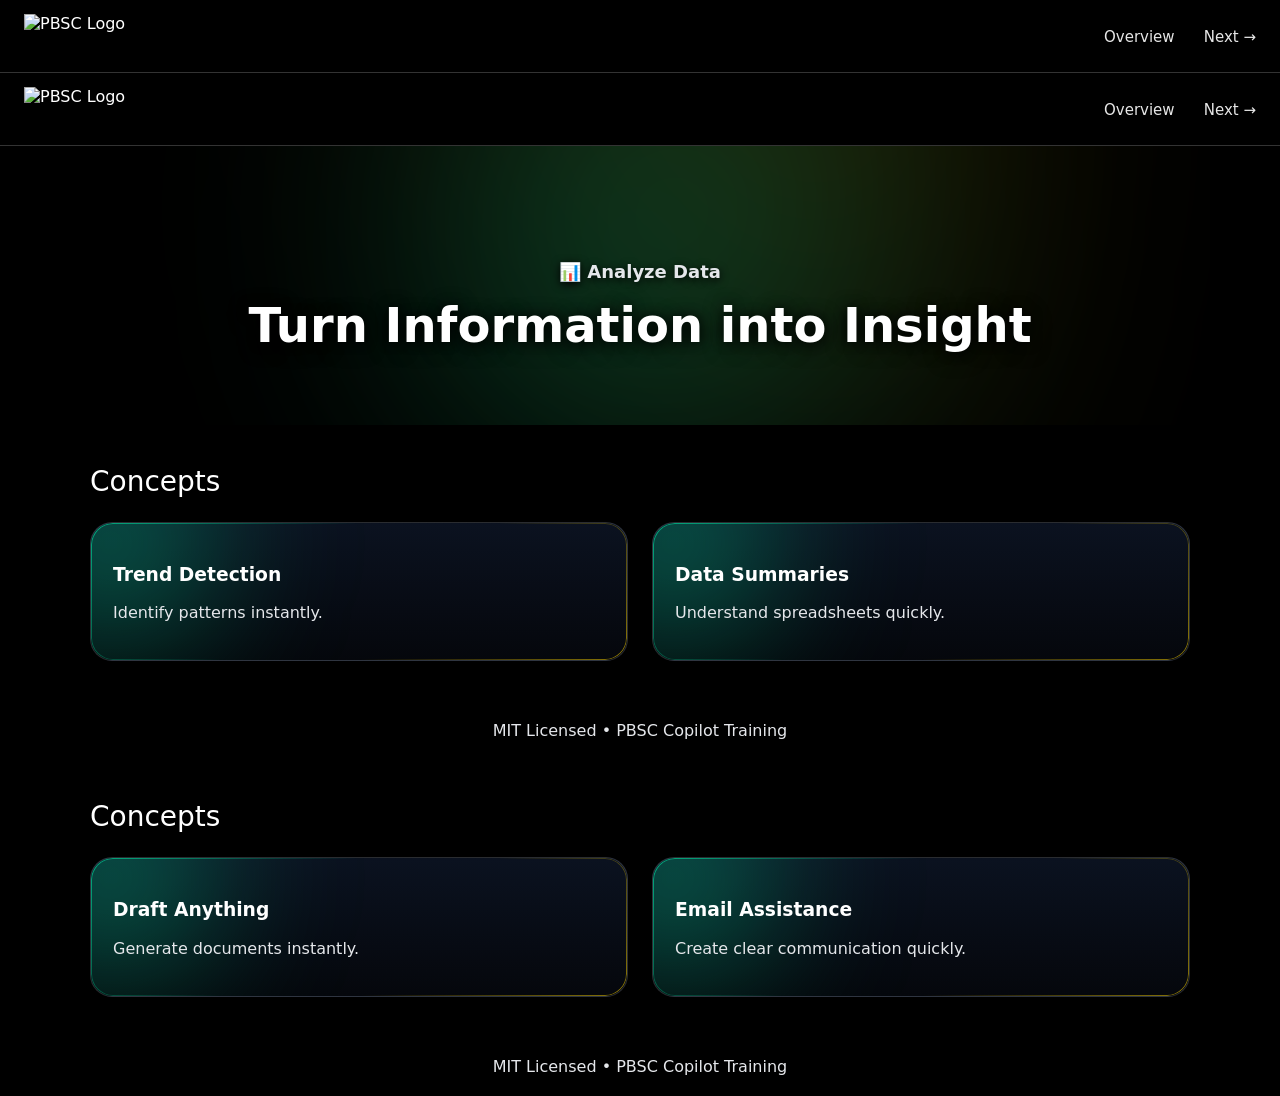
==== analyze_data.html @ 01f214c6 "Create analyze_data.html" ====
<!DOCTYPE html>
<html lang="en">
<head>
  <meta charset="UTF-8">
  <meta name="viewport" content="width=device-width, initial-scale=1.0">

  <title>Work Faster | AI Superpowers</title>
  <meta name="description" content="Use Copilot to draft documents, emails, and reports faster.">

  <link rel="stylesheet" href="style.css">
</head>

<body>

<nav>
  <img src="https://www.palmbeachstate.edu/_resources/images/logo.jpg" alt="PBSC Logo">

  <div class="nav-links">
    <a href="index.html">Overview</a>
    <a href="analyze_data.html">Next →</a>
  </div>
</nav>

<!DOCTYPE html>
<html lang="en">
<head>
  <meta charset="UTF-8">
  <meta name="viewport" content="width=device-width, initial-scale=1.0">

  <title>Work Faster | AI Superpowers</title>
  <meta name="description" content="Use Copilot to draft documents, emails, and reports faster.">

  <link rel="stylesheet" href="style.css">
</head>

<body>

<nav>
  <img src="https://www.palmbeachstate.edu/_resources/images/logo.jpg" alt="PBSC Logo">

  <div class="nav-links">
    <a href="index.html">Overview</a>
    <a href="analyze_data.html">Next →</a>
  </div>
</nav>

<section class="hero">
  <h2>📊 Analyze Data</h2>
  <h1>Turn Information into Insight</h1>
</section>

<section>
  <div class="section-title">Concepts</div>

  <div class="grid">
    <div class="card">
      <h3>Trend Detection</h3>
      <p>Identify patterns instantly.</p>
    </div>

    <div class="card">
      <h3>Data Summaries</h3>
      <p>Understand spreadsheets quickly.</p>
    </div>
  </div>
</section>

<footer>
  MIT Licensed • PBSC Copilot Training
</footer>

<script src="main.js"></script>
</body>
</html>

<section>
  <div class="section-title">Concepts</div>

  <div class="grid">

    <div class="card">
      <h3>Draft Anything</h3>
      <p>Generate documents instantly.</p>
    </div>

    <div class="card">
      <h3>Email Assistance</h3>
      <p>Create clear communication quickly.</p>
    </div>

  </div>
</section>

<footer>
  MIT Licensed • PBSC Copilot Training
</footer>

<script src="main.js"></script>
</body>
</html>
---- style.css ----
:root {
  --green: #00f0b5;
  --gold: #ffd700;

  --bg: #000;
  --card: #0b1220;

  --text: #ffffff;
  --text-secondary: #e5e7eb;
}

/* ✅ FORCE LIGHT TEXT EVERYWHERE */
body, h1, h2, h3, h4, h5, h6, p, span, div, a, li, button {
  color: var(--text);
}

body {
  margin: 0;
  font-family: system-ui, -apple-system, sans-serif;
  background: var(--bg);
}

/* NAV */
nav {
  position: sticky;
  top: 0;
  z-index: 100;

  display: flex;
  justify-content: space-between;
  align-items: center;

  padding: 14px 24px;

  background: rgba(0,0,0,0.95);
  border-bottom: 1px solid rgba(255,255,255,0.2);
}

nav img {
  height: 44px;
}

.nav-links a {
  margin-left: 24px;
  text-decoration: none;
  font-size: 15px;
  font-weight: 500;
  opacity: 0.9;
}

.nav-links a:hover {
  opacity: 1;
  text-shadow: 0 0 10px rgba(0,255,180,0.8);
}

/* HERO */
.hero {
  text-align: center;
  padding: 100px 20px 60px;
  position: relative;
  overflow: hidden;
}

/* 🔥 controlled glow */
.hero::before {
  content: "";
  position: absolute;
  width: 800px;
  height: 800px;
  top: -300px;
  left: 50%;
  transform: translateX(-50%);

  background:
    radial-gradient(circle, rgba(0,255,180,0.35), transparent 60%),
    radial-gradient(circle at 70% 30%, rgba(255,215,0,0.2), transparent 65%);

  filter: blur(120px);
  opacity: 0.7;

  z-index: 0;
}

.hero h2 {
  font-size: 18px;
  color: var(--text-secondary);

  position: relative;
  z-index: 2;

  text-shadow: 0 2px 8px rgba(0,0,0,1);
}

.hero h1 {
  font-size: 48px;
  margin: 12px 0;

  position: relative;
  z-index: 2;

  text-shadow:
    0 4px 20px rgba(0,0,0,1),
    0 0 12px rgba(0,0,0,0.6);
}

/* SECTION */
section {
  max-width: 1100px;
  margin: auto;
  padding: 40px 20px;
}

.section-title {
  font-size: 28px;
  margin-bottom: 24px;
}

/* GRID */
.grid {
  display: grid;
  grid-template-columns: repeat(auto-fit, minmax(240px, 1fr));
  gap: 24px;
}

/* CARD */
.card {
  background: linear-gradient(180deg, #0b1220, #05070c);
  border-radius: 22px;
  padding: 22px;
  position: relative;
  overflow: hidden;

  border: 1px solid rgba(255,255,255,0.15);

  transition: all 0.3s ease;
}

/* ✅ stronger glow */
.card::before {
  content: "";
  position: absolute;
  width: 280px;
  height: 280px;
  top: -120px;
  left: -120px;

  background: radial-gradient(
    circle,
    rgba(0,255,180,0.6),
    rgba(0,255,180,0.25),
    transparent 70%
  );

  filter: blur(70px);
  z-index: 0;
}

/* ✅ gold + green edge */
.card::after {
  content: "";
  position: absolute;
  inset: 0;
  border-radius: 22px;
  padding: 1px;

  background: linear-gradient(
    135deg,
    rgba(0,255,180,0.9),
    transparent 40%,
    transparent 60%,
    rgba(255,215,0,0.9)
  );

  -webkit-mask:
    linear-gradient(#000 0 0) content-box,
    linear-gradient(#000 0 0);
  -webkit-mask-composite: xor;
          mask-composite: exclude;

  opacity: 0.6;
}

.card h3,
.card p {
  position: relative;
  z-index: 2;
}

.card p {
  color: var(--text-secondary);
}

/* hover */
.card:hover {
  transform: translateY(-8px) scale(1.02);
  box-shadow:
    0 40px 80px rgba(0,0,0,0.9),
    0 0 40px rgba(0,255,180,0.3);
}

/* BUTTON */
.button {
  margin-top: 30px;
  padding: 14px 28px;

  border-radius: 999px;
  border: none;

  background: linear-gradient(120deg, var(--green), var(--gold));
  color: #000;

  font-weight: 600;
  cursor: pointer;
}

.button:hover {
  transform: scale(1.05);
}

/* FOOTER */
footer {
  text-align: center;
  padding: 20px;
  color: var(--text-secondary);
}
---- style.css ----
:root {
  --green: #00f0b5;
  --gold: #ffd700;

  --bg: #000;
  --card: #0b1220;

  --text: #ffffff;
  --text-secondary: #e5e7eb;
}

/* ✅ FORCE LIGHT TEXT EVERYWHERE */
body, h1, h2, h3, h4, h5, h6, p, span, div, a, li, button {
  color: var(--text);
}

body {
  margin: 0;
  font-family: system-ui, -apple-system, sans-serif;
  background: var(--bg);
}

/* NAV */
nav {
  position: sticky;
  top: 0;
  z-index: 100;

  display: flex;
  justify-content: space-between;
  align-items: center;

  padding: 14px 24px;

  background: rgba(0,0,0,0.95);
  border-bottom: 1px solid rgba(255,255,255,0.2);
}

nav img {
  height: 44px;
}

.nav-links a {
  margin-left: 24px;
  text-decoration: none;
  font-size: 15px;
  font-weight: 500;
  opacity: 0.9;
}

.nav-links a:hover {
  opacity: 1;
  text-shadow: 0 0 10px rgba(0,255,180,0.8);
}

/* HERO */
.hero {
  text-align: center;
  padding: 100px 20px 60px;
  position: relative;
  overflow: hidden;
}

/* 🔥 controlled glow */
.hero::before {
  content: "";
  position: absolute;
  width: 800px;
  height: 800px;
  top: -300px;
  left: 50%;
  transform: translateX(-50%);

  background:
    radial-gradient(circle, rgba(0,255,180,0.35), transparent 60%),
    radial-gradient(circle at 70% 30%, rgba(255,215,0,0.2), transparent 65%);

  filter: blur(120px);
  opacity: 0.7;

  z-index: 0;
}

.hero h2 {
  font-size: 18px;
  color: var(--text-secondary);

  position: relative;
  z-index: 2;

  text-shadow: 0 2px 8px rgba(0,0,0,1);
}

.hero h1 {
  font-size: 48px;
  margin: 12px 0;

  position: relative;
  z-index: 2;

  text-shadow:
    0 4px 20px rgba(0,0,0,1),
    0 0 12px rgba(0,0,0,0.6);
}

/* SECTION */
section {
  max-width: 1100px;
  margin: auto;
  padding: 40px 20px;
}

.section-title {
  font-size: 28px;
  margin-bottom: 24px;
}

/* GRID */
.grid {
  display: grid;
  grid-template-columns: repeat(auto-fit, minmax(240px, 1fr));
  gap: 24px;
}

/* CARD */
.card {
  background: linear-gradient(180deg, #0b1220, #05070c);
  border-radius: 22px;
  padding: 22px;
  position: relative;
  overflow: hidden;

  border: 1px solid rgba(255,255,255,0.15);

  transition: all 0.3s ease;
}

/* ✅ stronger glow */
.card::before {
  content: "";
  position: absolute;
  width: 280px;
  height: 280px;
  top: -120px;
  left: -120px;

  background: radial-gradient(
    circle,
    rgba(0,255,180,0.6),
    rgba(0,255,180,0.25),
    transparent 70%
  );

  filter: blur(70px);
  z-index: 0;
}

/* ✅ gold + green edge */
.card::after {
  content: "";
  position: absolute;
  inset: 0;
  border-radius: 22px;
  padding: 1px;

  background: linear-gradient(
    135deg,
    rgba(0,255,180,0.9),
    transparent 40%,
    transparent 60%,
    rgba(255,215,0,0.9)
  );

  -webkit-mask:
    linear-gradient(#000 0 0) content-box,
    linear-gradient(#000 0 0);
  -webkit-mask-composite: xor;
          mask-composite: exclude;

  opacity: 0.6;
}

.card h3,
.card p {
  position: relative;
  z-index: 2;
}

.card p {
  color: var(--text-secondary);
}

/* hover */
.card:hover {
  transform: translateY(-8px) scale(1.02);
  box-shadow:
    0 40px 80px rgba(0,0,0,0.9),
    0 0 40px rgba(0,255,180,0.3);
}

/* BUTTON */
.button {
  margin-top: 30px;
  padding: 14px 28px;

  border-radius: 999px;
  border: none;

  background: linear-gradient(120deg, var(--green), var(--gold));
  color: #000;

  font-weight: 600;
  cursor: pointer;
}

.button:hover {
  transform: scale(1.05);
}

/* FOOTER */
footer {
  text-align: center;
  padding: 20px;
  color: var(--text-secondary);
}
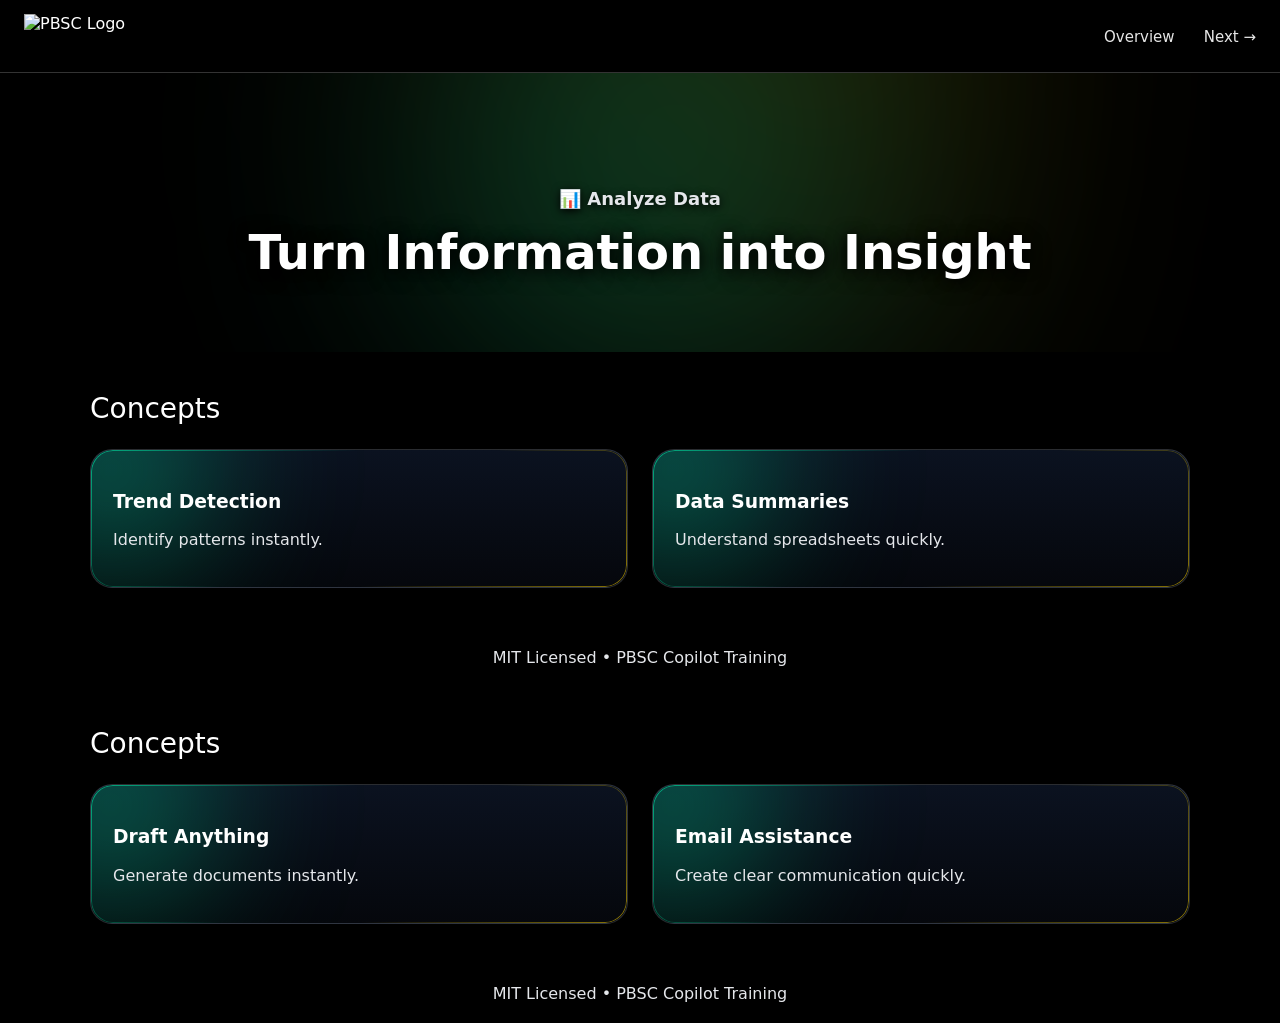
==== commit 21a65361: "Update analyze_data.html" ====
--- a/analyze_data.html
+++ b/analyze_data.html
@@ -1,26 +1,3 @@
-<!DOCTYPE html>
-<html lang="en">
-<head>
-  <meta charset="UTF-8">
-  <meta name="viewport" content="width=device-width, initial-scale=1.0">
-
-  <title>Work Faster | AI Superpowers</title>
-  <meta name="description" content="Use Copilot to draft documents, emails, and reports faster.">
-
-  <link rel="stylesheet" href="style.css">
-</head>
-
-<body>
-
-<nav>
-  <img src="https://www.palmbeachstate.edu/_resources/images/logo.jpg" alt="PBSC Logo">
-
-  <div class="nav-links">
-    <a href="index.html">Overview</a>
-    <a href="analyze_data.html">Next →</a>
-  </div>
-</nav>
-
 <!DOCTYPE html>
 <html lang="en">
 <head>
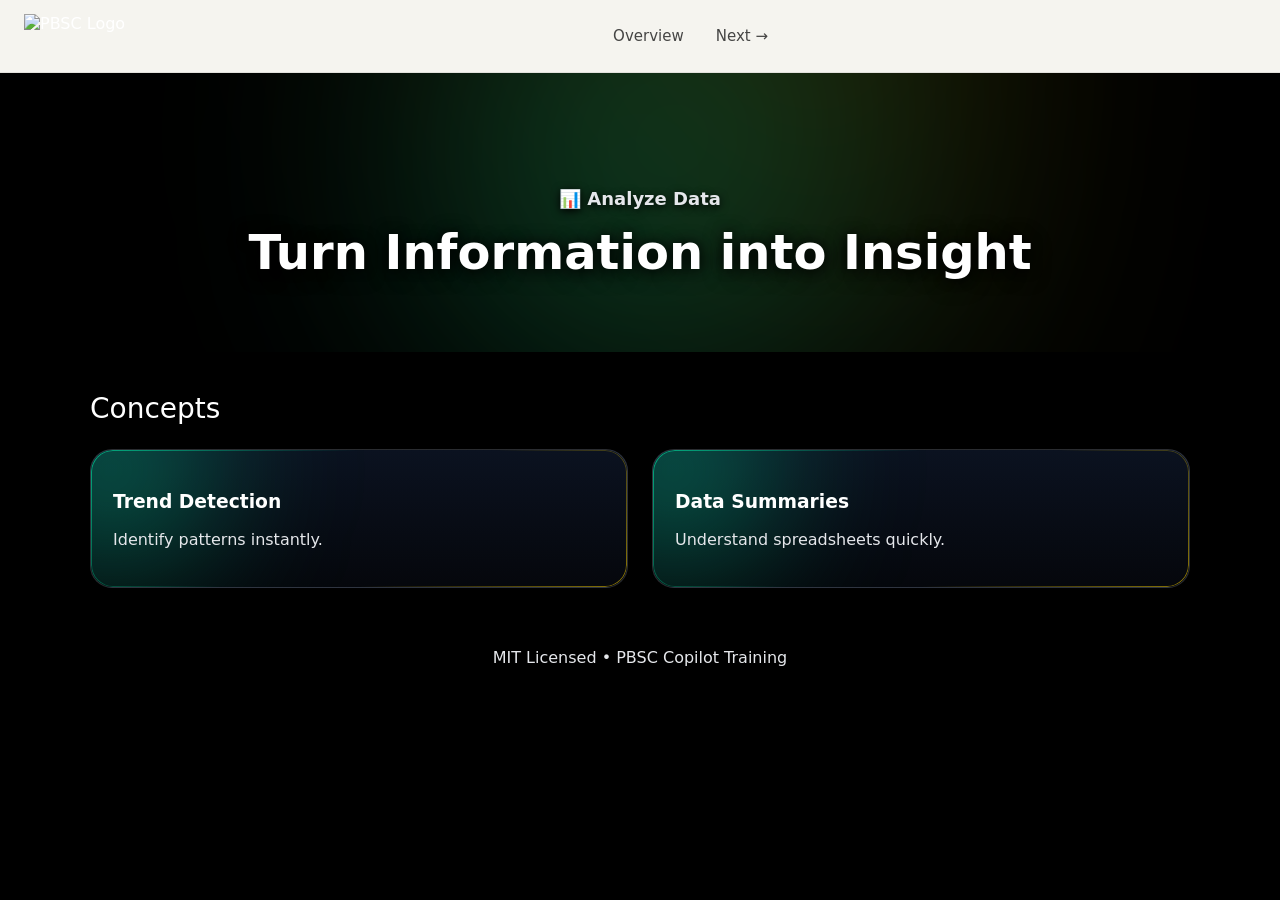
==== commit 6a305d5b: "Update analyze_data.html" ====
--- a/analyze_data.html
+++ b/analyze_data.html
@@ -49,29 +49,3 @@
 <script src="main.js"></script>
 </body>
 </html>
-
-<section>
-  <div class="section-title">Concepts</div>
-
-  <div class="grid">
-
-    <div class="card">
-      <h3>Draft Anything</h3>
-      <p>Generate documents instantly.</p>
-    </div>
-
-    <div class="card">
-      <h3>Email Assistance</h3>
-      <p>Create clear communication quickly.</p>
-    </div>
-
-  </div>
-</section>
-
-<footer>
-  MIT Licensed • PBSC Copilot Training
-</footer>
-
-<script src="main.js"></script>
-</body>
-</html>
--- a/style.css
+++ b/style.css
@@ -21,39 +21,51 @@
   background: var(--bg);
 }
 
-/* NAV */
+/* NAVBAR (LIGHT MODE STRIP) */
 nav {
   position: sticky;
   top: 0;
   z-index: 100;
 
-  display: flex;
-  justify-content: space-between;
+  display: grid;
+  grid-template-columns: auto 1fr auto;
   align-items: center;
 
   padding: 14px 24px;
 
-  background: rgba(0,0,0,0.95);
-  border-bottom: 1px solid rgba(255,255,255,0.2);
-}
-
+  /* ✅ warm off-white to match logo */
+  background: #f5f4ef;
+  border-bottom: 1px solid rgba(0,0,0,0.08);
+}
+
+/* LOGO */
 nav img {
   height: 44px;
-}
-
+  justify-self: start;
+}
+
+/* CENTERED NAV LINKS */
+.nav-links {
+  justify-self: center;
+  display: flex;
+  gap: 32px;
+}
+
+/* ✅ DARK TEXT (ONLY PLACE IN SITE) */
 .nav-links a {
-  margin-left: 24px;
+  color: #1a1a1a;
   text-decoration: none;
   font-size: 15px;
   font-weight: 500;
-  opacity: 0.9;
-}
-
-.nav-links a:hover {
+  opacity: 0.8;
+}
+
+/* HOVER */
+.nav-links a:hover,
+.nav-links a:focus {
   opacity: 1;
-  text-shadow: 0 0 10px rgba(0,255,180,0.8);
-}
-
+  text-shadow: 0 0 6px rgba(0,0,0,0.2);
+}
 /* HERO */
 .hero {
   text-align: center;
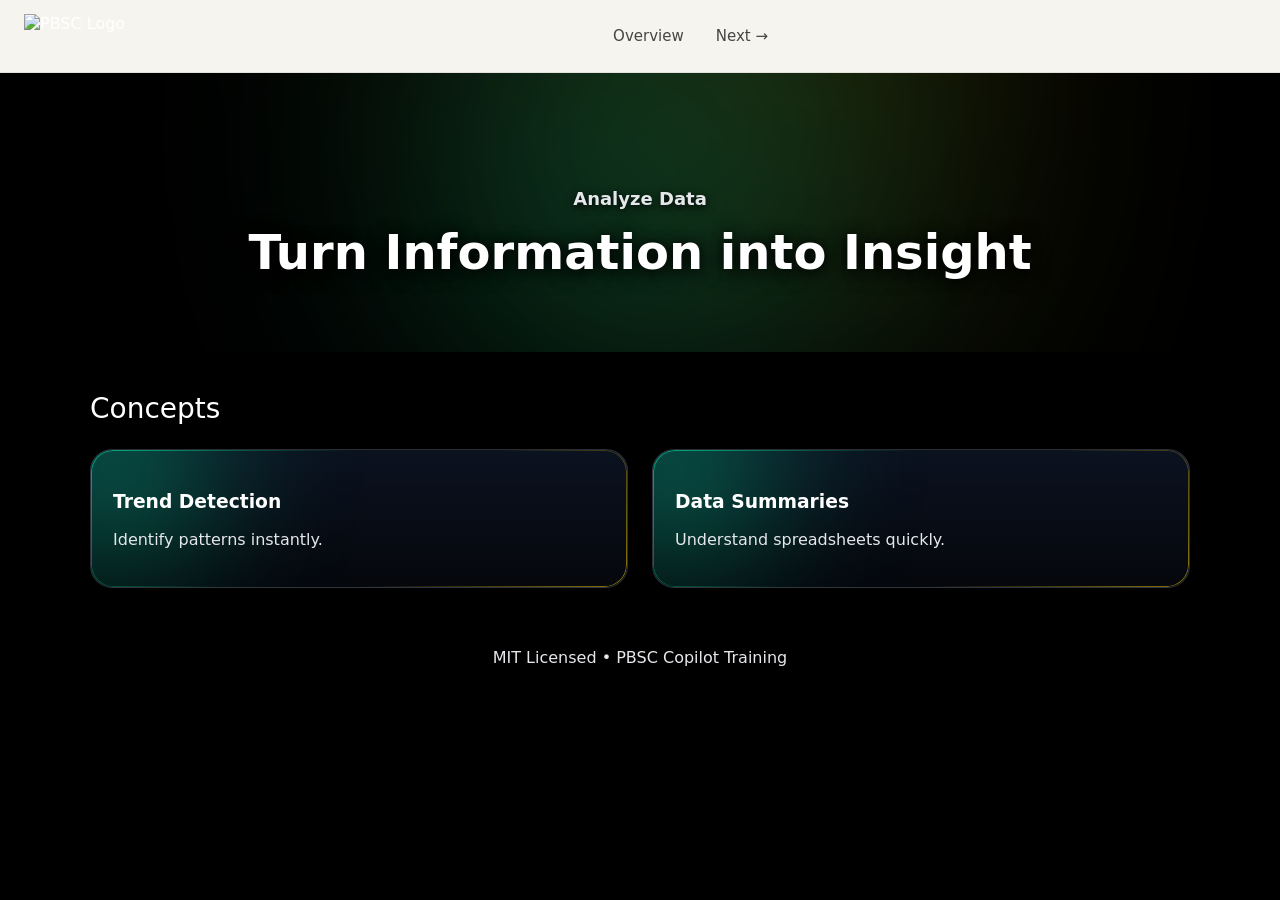
==== commit 0287459b: "Update analyze_data.html" ====
--- a/analyze_data.html
+++ b/analyze_data.html
@@ -22,7 +22,7 @@
 </nav>
 
 <section class="hero">
-  <h2>📊 Analyze Data</h2>
+  <h2>Analyze Data</h2>
   <h1>Turn Information into Insight</h1>
 </section>
 
